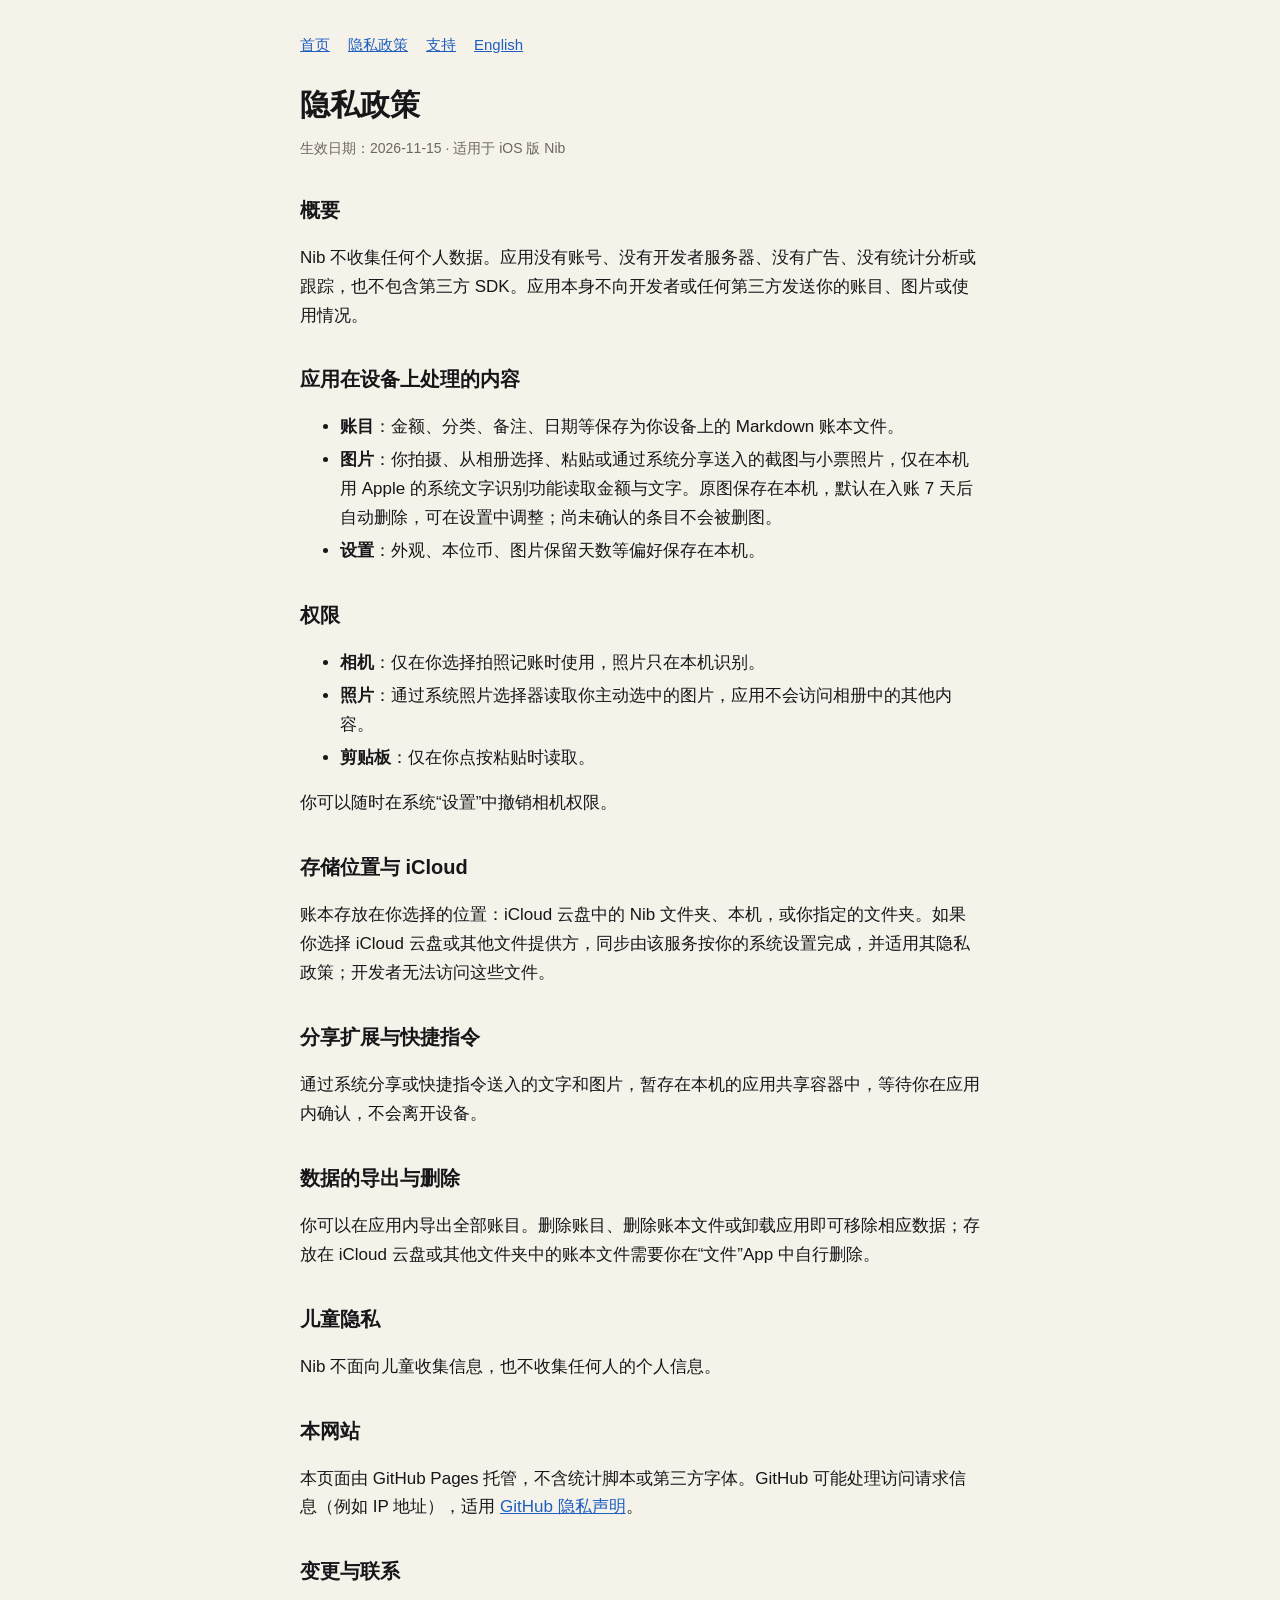
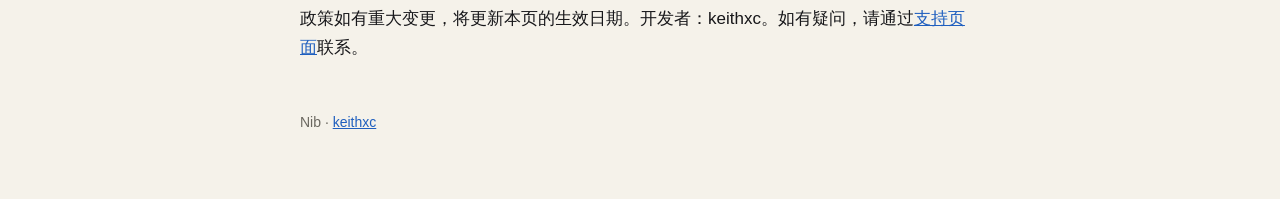
==== privacy.html @ f5300e99 "Add Nib privacy policy and support pages Co-Authored-By: Claude Fable 5.2 <noreply@anthropic.com>" ====
<!doctype html>
<html lang="zh-Hans">
<head>
<meta charset="utf-8">
<meta name="viewport" content="width=device-width,initial-scale=1">
<title>隐私政策 · Nib</title>
<link rel="stylesheet" href="style.css">
</head>
<body><main>
<nav><a href="index.html">首页</a> <a href="privacy.html">隐私政策</a> <a href="support.html">支持</a> <a href="privacy-en.html" lang="en">English</a></nav>
<h1>隐私政策</h1>
<p class="muted">生效日期：<time datetime="2026-11-15">2026-11-15</time> · 适用于 iOS 版 Nib</p>
<h2>概要</h2>
<p>Nib 不收集任何个人数据。应用没有账号、没有开发者服务器、没有广告、没有统计分析或跟踪，也不包含第三方 SDK。应用本身不向开发者或任何第三方发送你的账目、图片或使用情况。</p>
<h2>应用在设备上处理的内容</h2>
<ul>
<li><strong>账目</strong>：金额、分类、备注、日期等保存为你设备上的 Markdown 账本文件。</li>
<li><strong>图片</strong>：你拍摄、从相册选择、粘贴或通过系统分享送入的截图与小票照片，仅在本机用 Apple 的系统文字识别功能读取金额与文字。原图保存在本机，默认在入账 7 天后自动删除，可在设置中调整；尚未确认的条目不会被删图。</li>
<li><strong>设置</strong>：外观、本位币、图片保留天数等偏好保存在本机。</li>
</ul>
<h2>权限</h2>
<ul>
<li><strong>相机</strong>：仅在你选择拍照记账时使用，照片只在本机识别。</li>
<li><strong>照片</strong>：通过系统照片选择器读取你主动选中的图片，应用不会访问相册中的其他内容。</li>
<li><strong>剪贴板</strong>：仅在你点按粘贴时读取。</li>
</ul>
<p>你可以随时在系统“设置”中撤销相机权限。</p>
<h2>存储位置与 iCloud</h2>
<p>账本存放在你选择的位置：iCloud 云盘中的 Nib 文件夹、本机，或你指定的文件夹。如果你选择 iCloud 云盘或其他文件提供方，同步由该服务按你的系统设置完成，并适用其隐私政策；开发者无法访问这些文件。</p>
<h2>分享扩展与快捷指令</h2>
<p>通过系统分享或快捷指令送入的文字和图片，暂存在本机的应用共享容器中，等待你在应用内确认，不会离开设备。</p>
<h2>数据的导出与删除</h2>
<p>你可以在应用内导出全部账目。删除账目、删除账本文件或卸载应用即可移除相应数据；存放在 iCloud 云盘或其他文件夹中的账本文件需要你在“文件”App 中自行删除。</p>
<h2>儿童隐私</h2>
<p>Nib 不面向儿童收集信息，也不收集任何人的个人信息。</p>
<h2>本网站</h2>
<p>本页面由 GitHub Pages 托管，不含统计脚本或第三方字体。GitHub 可能处理访问请求信息（例如 IP 地址），适用 <a href="https://docs.github.com/zh/site-policy/privacy-policies/github-general-privacy-statement">GitHub 隐私声明</a>。</p>
<h2>变更与联系</h2>
<p>政策如有重大变更，将更新本页的生效日期。开发者：keithxc。如有疑问，请通过<a href="support.html">支持页面</a>联系。</p>
<footer>Nib · <a href="https://github.com/keithxc">keithxc</a></footer>
</main></body></html>
---- style.css ----
:root{color-scheme:light dark;--bg:#f5f2ea;--fg:#17171a;--muted:#6b6860;--link:#1f5fbf}
@media(prefers-color-scheme:dark){:root{--bg:#17171a;--fg:#f5f2ea;--muted:#a09c92;--link:#8ab4ff}}
body{margin:0;background:var(--bg);color:var(--fg);font:17px/1.7 -apple-system,BlinkMacSystemFont,"PingFang SC","Helvetica Neue",sans-serif}
main{max-width:680px;margin:0 auto;padding:32px 20px 64px}
nav{display:flex;flex-wrap:wrap;gap:6px 18px;margin-bottom:8px;font-size:15px}
h1{font-size:30px;line-height:1.25;margin:28px 0 4px}
h2{font-size:20px;margin:32px 0 6px}
a{color:var(--link)}
.muted,footer{color:var(--muted);font-size:14px}
footer{margin-top:48px}
li{margin:4px 0}
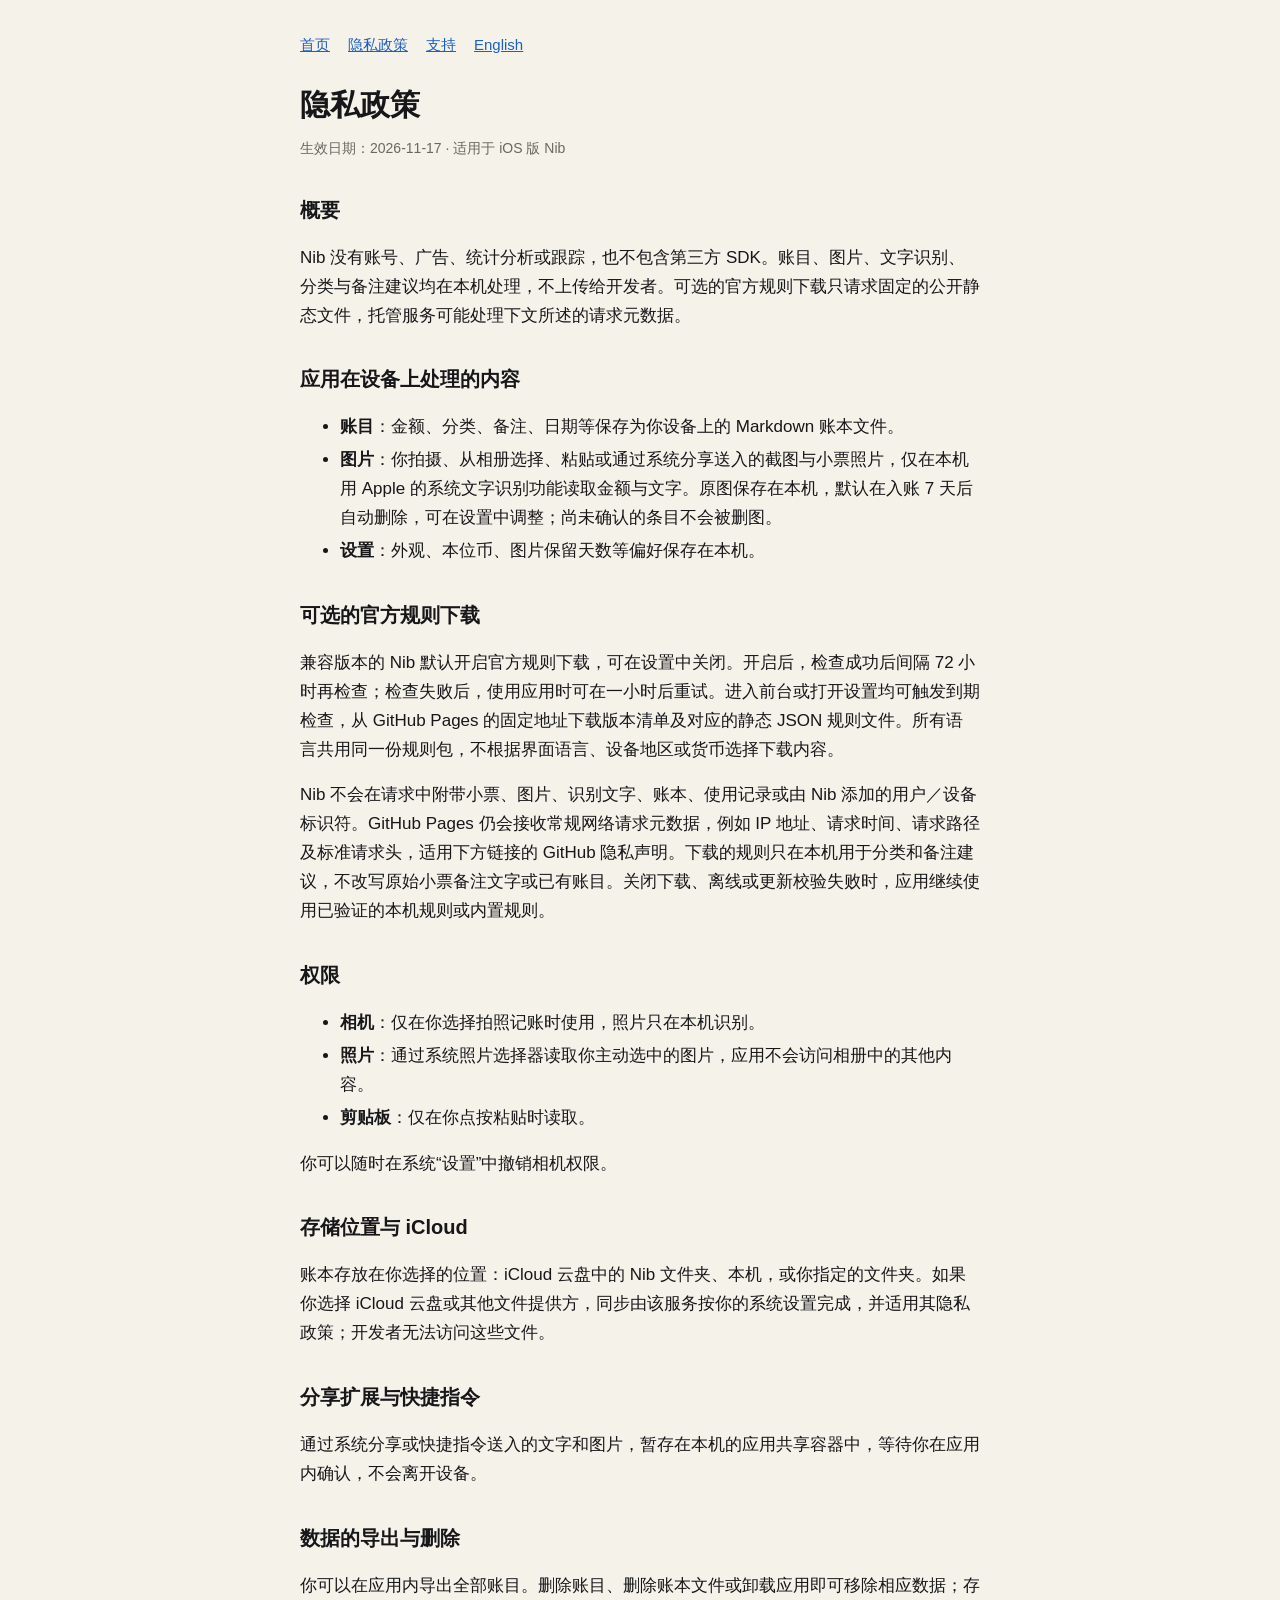
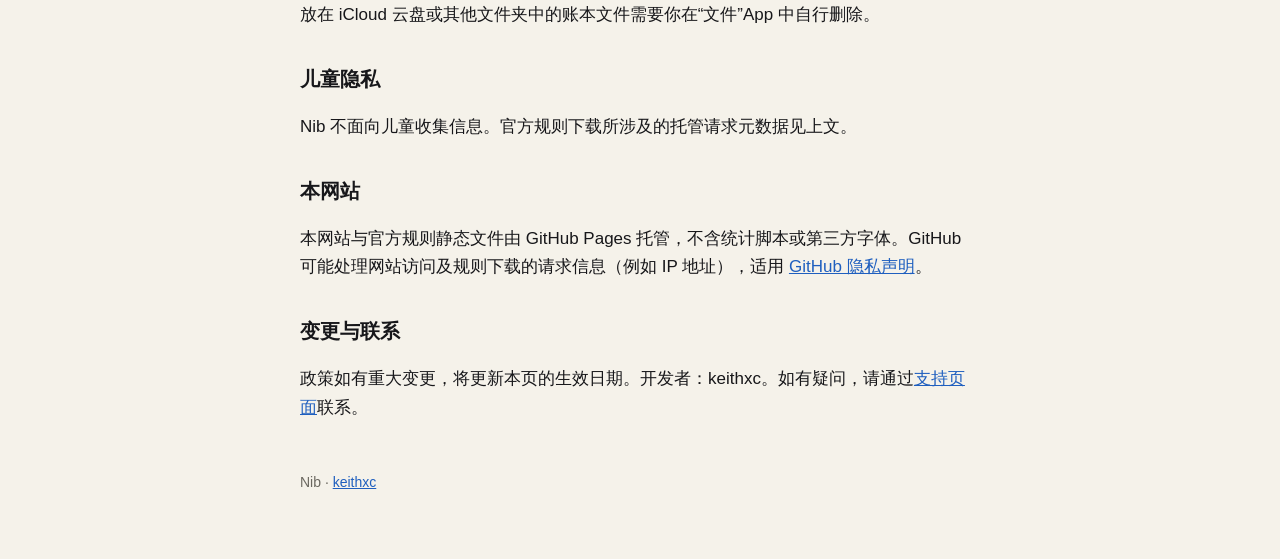
==== commit b9a1a456: "Enable the recognition rule feed and document local processing" ====
--- a/privacy.html
+++ b/privacy.html
@@ -9,15 +9,18 @@
 <body><main>
 <nav><a href="index.html">首页</a> <a href="privacy.html">隐私政策</a> <a href="support.html">支持</a> <a href="privacy-en.html" lang="en">English</a></nav>
 <h1>隐私政策</h1>
-<p class="muted">生效日期：<time datetime="2026-11-15">2026-11-15</time> · 适用于 iOS 版 Nib</p>
+<p class="muted">生效日期：<time datetime="2026-11-17">2026-11-17</time> · 适用于 iOS 版 Nib</p>
 <h2>概要</h2>
-<p>Nib 不收集任何个人数据。应用没有账号、没有开发者服务器、没有广告、没有统计分析或跟踪，也不包含第三方 SDK。应用本身不向开发者或任何第三方发送你的账目、图片或使用情况。</p>
+<p>Nib 没有账号、广告、统计分析或跟踪，也不包含第三方 SDK。账目、图片、文字识别、分类与备注建议均在本机处理，不上传给开发者。可选的官方规则下载只请求固定的公开静态文件，托管服务可能处理下文所述的请求元数据。</p>
 <h2>应用在设备上处理的内容</h2>
 <ul>
 <li><strong>账目</strong>：金额、分类、备注、日期等保存为你设备上的 Markdown 账本文件。</li>
 <li><strong>图片</strong>：你拍摄、从相册选择、粘贴或通过系统分享送入的截图与小票照片，仅在本机用 Apple 的系统文字识别功能读取金额与文字。原图保存在本机，默认在入账 7 天后自动删除，可在设置中调整；尚未确认的条目不会被删图。</li>
 <li><strong>设置</strong>：外观、本位币、图片保留天数等偏好保存在本机。</li>
 </ul>
+<h2>可选的官方规则下载</h2>
+<p>兼容版本的 Nib 默认开启官方规则下载，可在设置中关闭。开启后，检查成功后间隔 72 小时再检查；检查失败后，使用应用时可在一小时后重试。进入前台或打开设置均可触发到期检查，从 GitHub Pages 的固定地址下载版本清单及对应的静态 JSON 规则文件。所有语言共用同一份规则包，不根据界面语言、设备地区或货币选择下载内容。</p>
+<p>Nib 不会在请求中附带小票、图片、识别文字、账本、使用记录或由 Nib 添加的用户／设备标识符。GitHub Pages 仍会接收常规网络请求元数据，例如 IP 地址、请求时间、请求路径及标准请求头，适用下方链接的 GitHub 隐私声明。下载的规则只在本机用于分类和备注建议，不改写原始小票备注文字或已有账目。关闭下载、离线或更新校验失败时，应用继续使用已验证的本机规则或内置规则。</p>
 <h2>权限</h2>
 <ul>
 <li><strong>相机</strong>：仅在你选择拍照记账时使用，照片只在本机识别。</li>
@@ -32,9 +35,9 @@
 <h2>数据的导出与删除</h2>
 <p>你可以在应用内导出全部账目。删除账目、删除账本文件或卸载应用即可移除相应数据；存放在 iCloud 云盘或其他文件夹中的账本文件需要你在“文件”App 中自行删除。</p>
 <h2>儿童隐私</h2>
-<p>Nib 不面向儿童收集信息，也不收集任何人的个人信息。</p>
+<p>Nib 不面向儿童收集信息。官方规则下载所涉及的托管请求元数据见上文。</p>
 <h2>本网站</h2>
-<p>本页面由 GitHub Pages 托管，不含统计脚本或第三方字体。GitHub 可能处理访问请求信息（例如 IP 地址），适用 <a href="https://docs.github.com/zh/site-policy/privacy-policies/github-general-privacy-statement">GitHub 隐私声明</a>。</p>
+<p>本网站与官方规则静态文件由 GitHub Pages 托管，不含统计脚本或第三方字体。GitHub 可能处理网站访问及规则下载的请求信息（例如 IP 地址），适用 <a href="https://docs.github.com/zh/site-policy/privacy-policies/github-general-privacy-statement">GitHub 隐私声明</a>。</p>
 <h2>变更与联系</h2>
 <p>政策如有重大变更，将更新本页的生效日期。开发者：keithxc。如有疑问，请通过<a href="support.html">支持页面</a>联系。</p>
 <footer>Nib · <a href="https://github.com/keithxc">keithxc</a></footer>
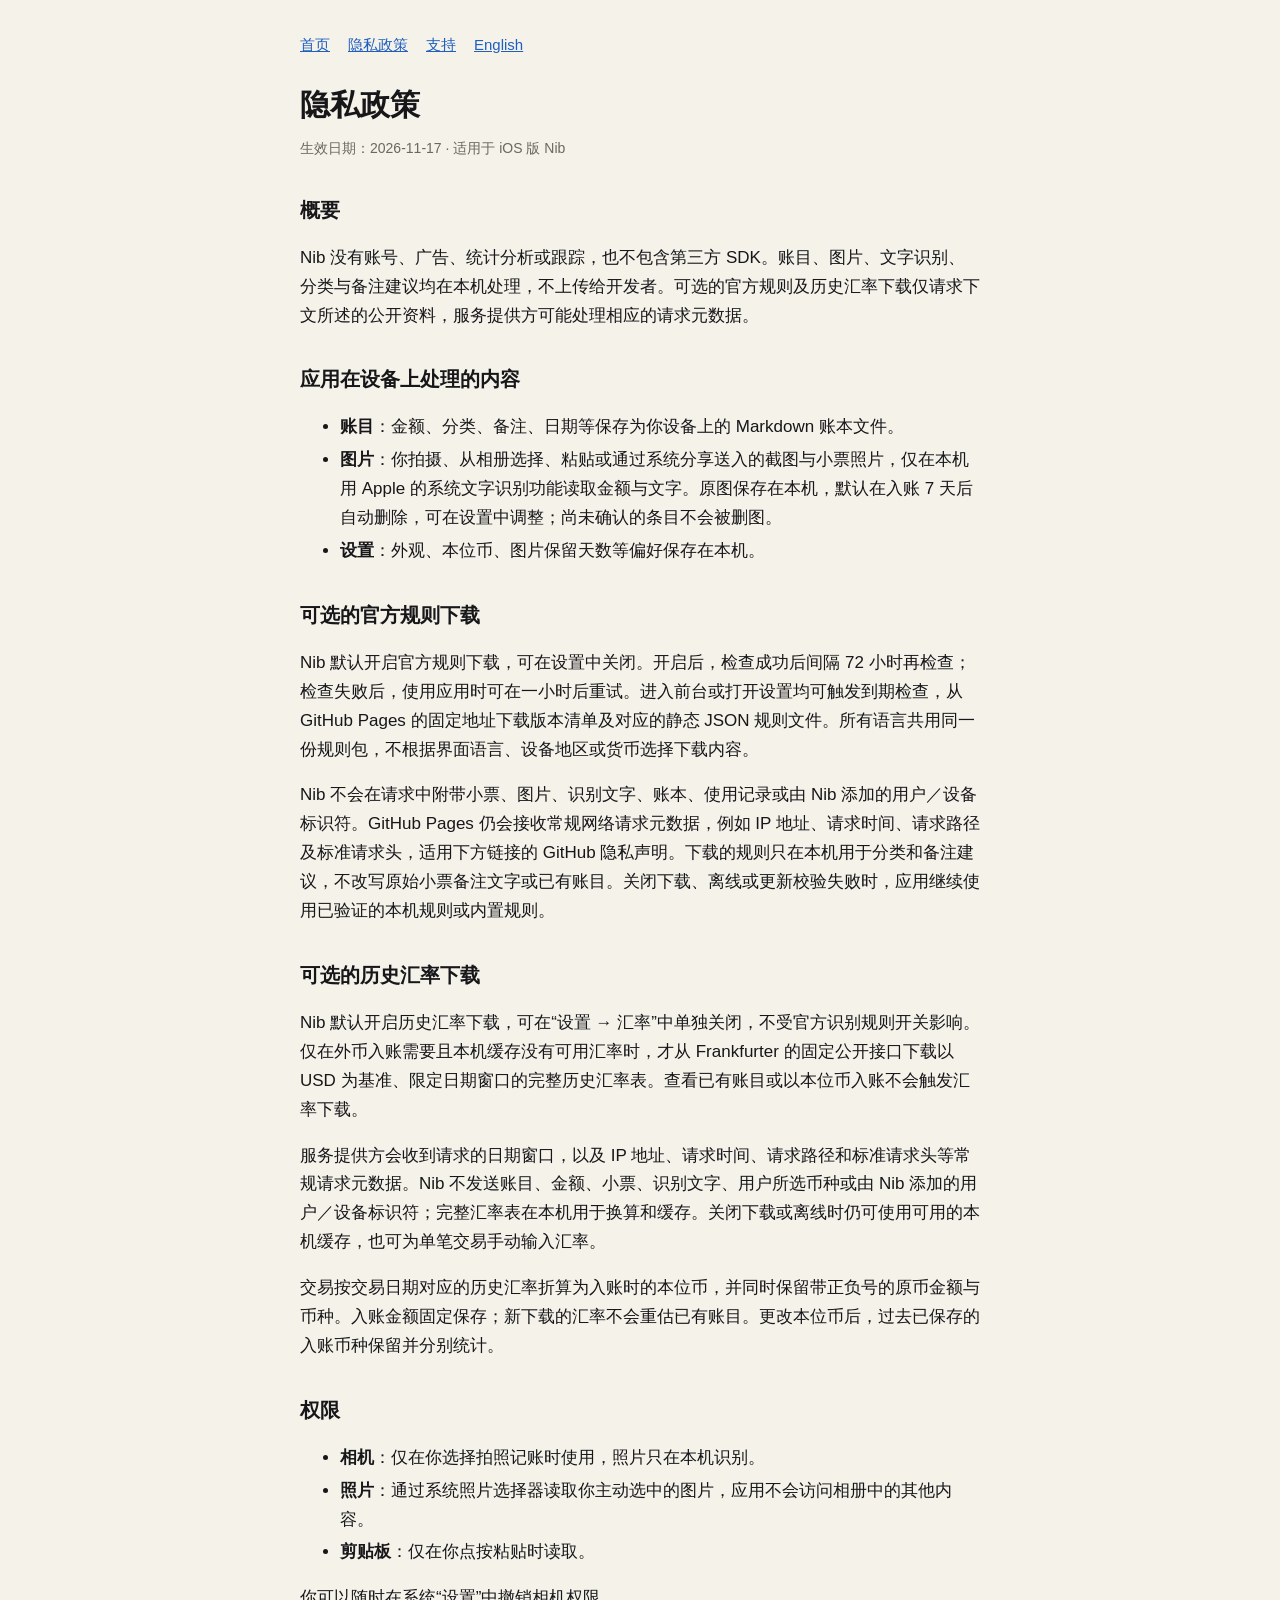
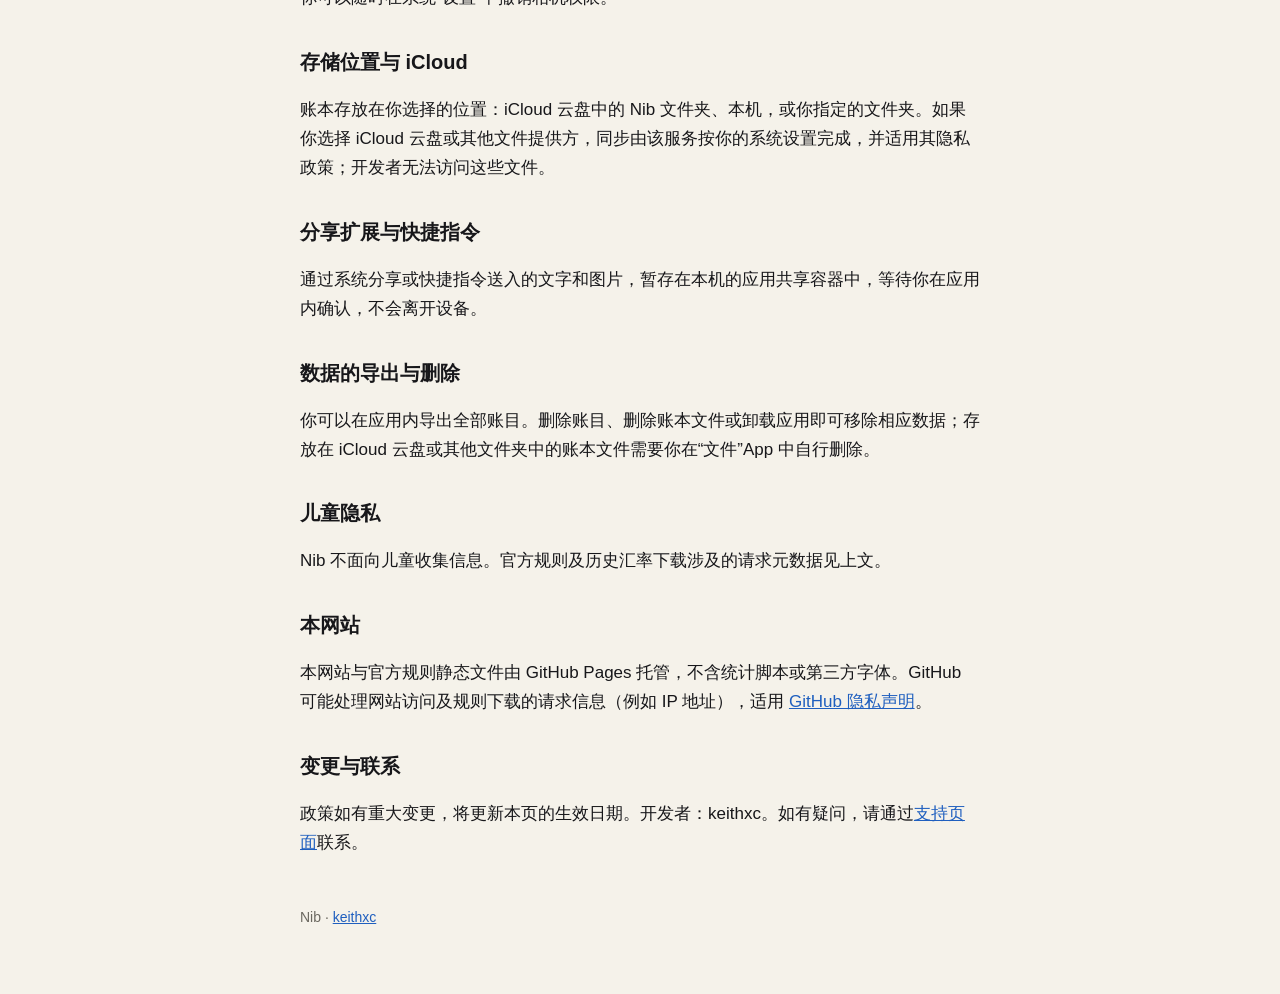
==== commit 10677aba: "Describe historical rate lookups and frozen foreign bookings" ====
--- a/privacy.html
+++ b/privacy.html
@@ -11,7 +11,7 @@
 <h1>隐私政策</h1>
 <p class="muted">生效日期：<time datetime="2026-11-17">2026-11-17</time> · 适用于 iOS 版 Nib</p>
 <h2>概要</h2>
-<p>Nib 没有账号、广告、统计分析或跟踪，也不包含第三方 SDK。账目、图片、文字识别、分类与备注建议均在本机处理，不上传给开发者。可选的官方规则下载只请求固定的公开静态文件，托管服务可能处理下文所述的请求元数据。</p>
+<p>Nib 没有账号、广告、统计分析或跟踪，也不包含第三方 SDK。账目、图片、文字识别、分类与备注建议均在本机处理，不上传给开发者。可选的官方规则及历史汇率下载仅请求下文所述的公开资料，服务提供方可能处理相应的请求元数据。</p>
 <h2>应用在设备上处理的内容</h2>
 <ul>
 <li><strong>账目</strong>：金额、分类、备注、日期等保存为你设备上的 Markdown 账本文件。</li>
@@ -19,8 +19,12 @@
 <li><strong>设置</strong>：外观、本位币、图片保留天数等偏好保存在本机。</li>
 </ul>
 <h2>可选的官方规则下载</h2>
-<p>兼容版本的 Nib 默认开启官方规则下载，可在设置中关闭。开启后，检查成功后间隔 72 小时再检查；检查失败后，使用应用时可在一小时后重试。进入前台或打开设置均可触发到期检查，从 GitHub Pages 的固定地址下载版本清单及对应的静态 JSON 规则文件。所有语言共用同一份规则包，不根据界面语言、设备地区或货币选择下载内容。</p>
+<p>Nib 默认开启官方规则下载，可在设置中关闭。开启后，检查成功后间隔 72 小时再检查；检查失败后，使用应用时可在一小时后重试。进入前台或打开设置均可触发到期检查，从 GitHub Pages 的固定地址下载版本清单及对应的静态 JSON 规则文件。所有语言共用同一份规则包，不根据界面语言、设备地区或货币选择下载内容。</p>
 <p>Nib 不会在请求中附带小票、图片、识别文字、账本、使用记录或由 Nib 添加的用户／设备标识符。GitHub Pages 仍会接收常规网络请求元数据，例如 IP 地址、请求时间、请求路径及标准请求头，适用下方链接的 GitHub 隐私声明。下载的规则只在本机用于分类和备注建议，不改写原始小票备注文字或已有账目。关闭下载、离线或更新校验失败时，应用继续使用已验证的本机规则或内置规则。</p>
+<h2>可选的历史汇率下载</h2>
+<p>Nib 默认开启历史汇率下载，可在“设置 → 汇率”中单独关闭，不受官方识别规则开关影响。仅在外币入账需要且本机缓存没有可用汇率时，才从 Frankfurter 的固定公开接口下载以 USD 为基准、限定日期窗口的完整历史汇率表。查看已有账目或以本位币入账不会触发汇率下载。</p>
+<p>服务提供方会收到请求的日期窗口，以及 IP 地址、请求时间、请求路径和标准请求头等常规请求元数据。Nib 不发送账目、金额、小票、识别文字、用户所选币种或由 Nib 添加的用户／设备标识符；完整汇率表在本机用于换算和缓存。关闭下载或离线时仍可使用可用的本机缓存，也可为单笔交易手动输入汇率。</p>
+<p>交易按交易日期对应的历史汇率折算为入账时的本位币，并同时保留带正负号的原币金额与币种。入账金额固定保存；新下载的汇率不会重估已有账目。更改本位币后，过去已保存的入账币种保留并分别统计。</p>
 <h2>权限</h2>
 <ul>
 <li><strong>相机</strong>：仅在你选择拍照记账时使用，照片只在本机识别。</li>
@@ -35,7 +39,7 @@
 <h2>数据的导出与删除</h2>
 <p>你可以在应用内导出全部账目。删除账目、删除账本文件或卸载应用即可移除相应数据；存放在 iCloud 云盘或其他文件夹中的账本文件需要你在“文件”App 中自行删除。</p>
 <h2>儿童隐私</h2>
-<p>Nib 不面向儿童收集信息。官方规则下载所涉及的托管请求元数据见上文。</p>
+<p>Nib 不面向儿童收集信息。官方规则及历史汇率下载涉及的请求元数据见上文。</p>
 <h2>本网站</h2>
 <p>本网站与官方规则静态文件由 GitHub Pages 托管，不含统计脚本或第三方字体。GitHub 可能处理网站访问及规则下载的请求信息（例如 IP 地址），适用 <a href="https://docs.github.com/zh/site-policy/privacy-policies/github-general-privacy-statement">GitHub 隐私声明</a>。</p>
 <h2>变更与联系</h2>
